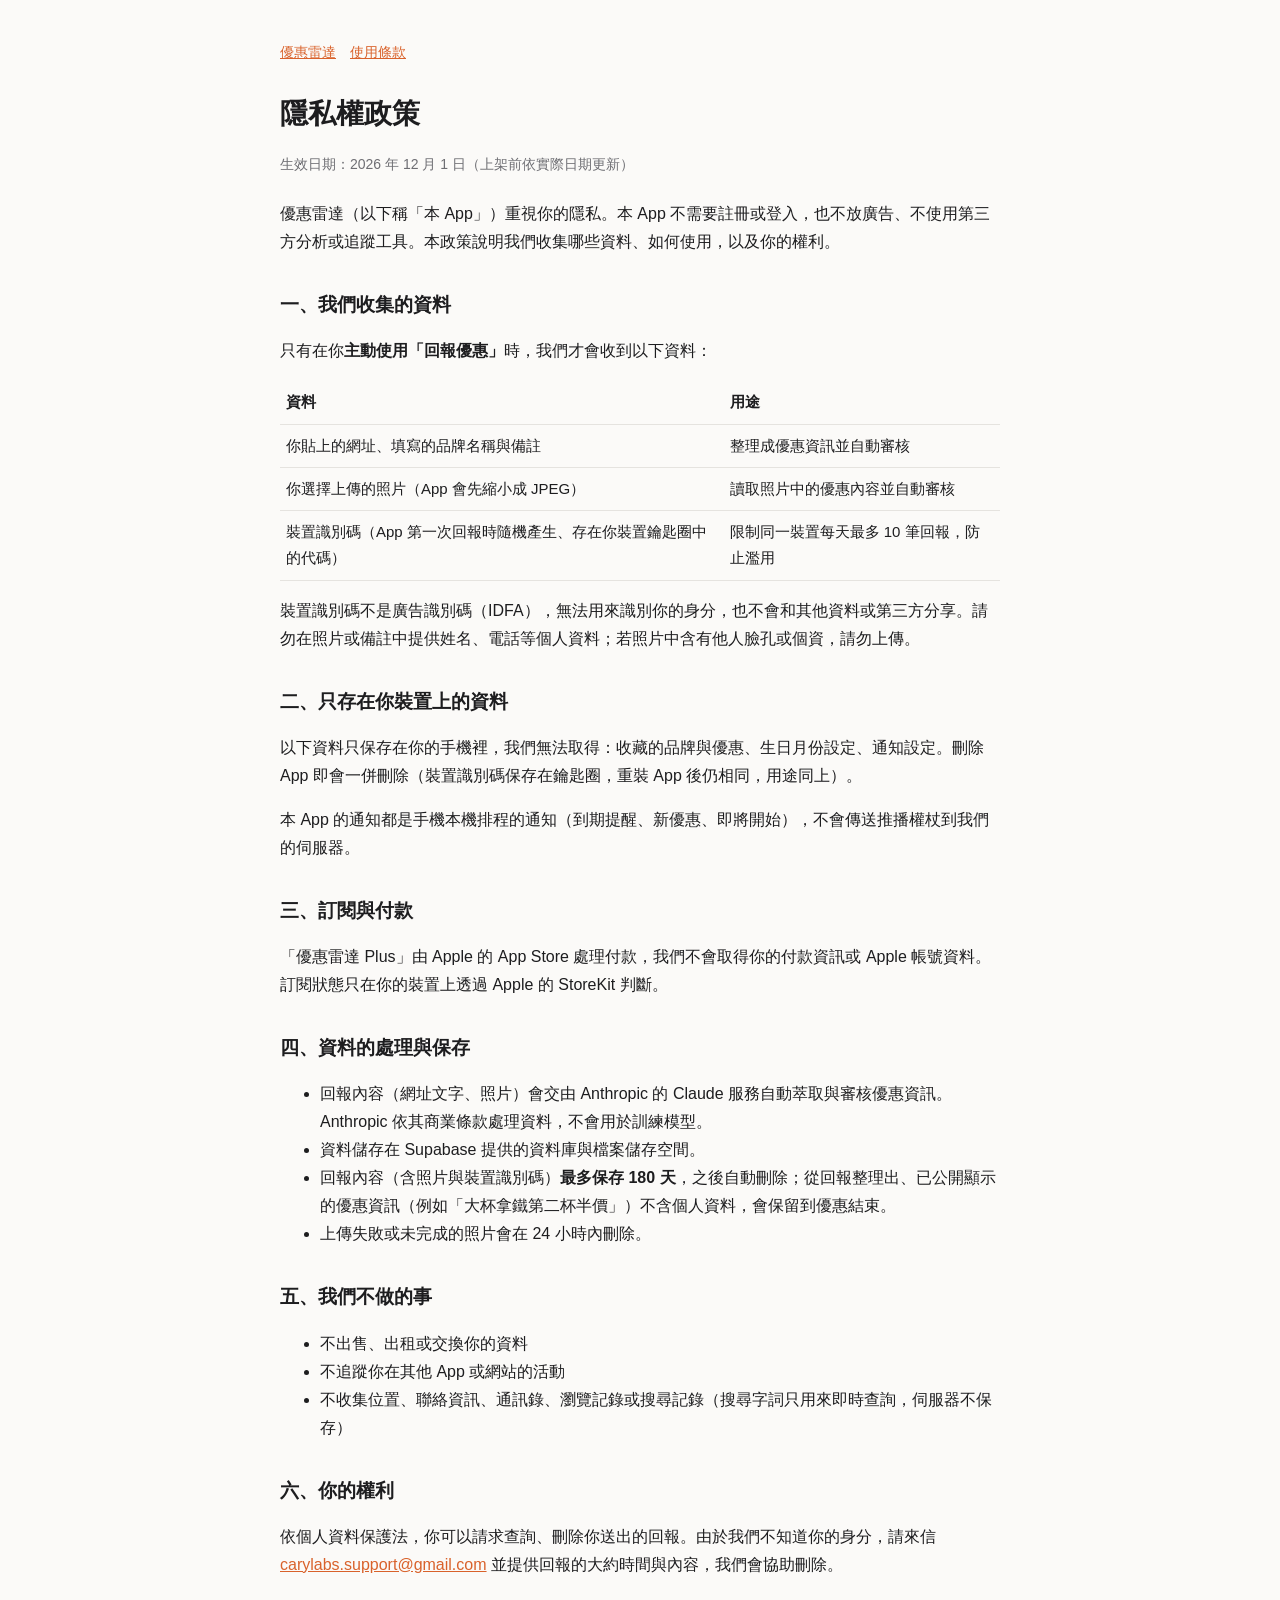
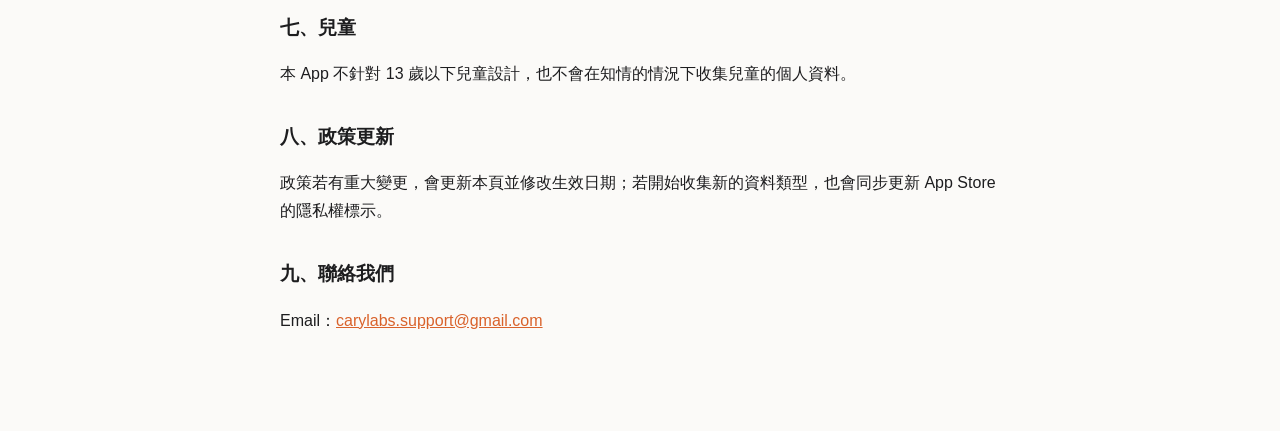
==== privacy.html @ e35058ba "更新隱私權政策與使用條款" ====
<!doctype html>
<html lang="zh-Hant-TW"><head><meta charset="utf-8"><meta name="viewport" content="width=device-width,initial-scale=1">
<title>隱私權政策｜優惠雷達</title><link rel="stylesheet" href="style.css"></head>
<body><main>
<nav><a href="index.html">優惠雷達</a><a href="terms.html">使用條款</a></nav>
<h1>隱私權政策</h1>
<p class="meta">生效日期：2026 年 12 月 1 日（上架前依實際日期更新）</p>

<p>優惠雷達（以下稱「本 App」）重視你的隱私。本 App 不需要註冊或登入，也不放廣告、不使用第三方分析或追蹤工具。本政策說明我們收集哪些資料、如何使用，以及你的權利。</p>

<h2>一、我們收集的資料</h2>
<p>只有在你<strong>主動使用「回報優惠」</strong>時，我們才會收到以下資料：</p>
<table>
<tr><th>資料</th><th>用途</th></tr>
<tr><td>你貼上的網址、填寫的品牌名稱與備註</td><td>整理成優惠資訊並自動審核</td></tr>
<tr><td>你選擇上傳的照片（App 會先縮小成 JPEG）</td><td>讀取照片中的優惠內容並自動審核</td></tr>
<tr><td>裝置識別碼（App 第一次回報時隨機產生、存在你裝置鑰匙圈中的代碼）</td><td>限制同一裝置每天最多 10 筆回報，防止濫用</td></tr>
</table>
<p>裝置識別碼不是廣告識別碼（IDFA），無法用來識別你的身分，也不會和其他資料或第三方分享。請勿在照片或備註中提供姓名、電話等個人資料；若照片中含有他人臉孔或個資，請勿上傳。</p>

<h2>二、只存在你裝置上的資料</h2>
<p>以下資料只保存在你的手機裡，我們無法取得：收藏的品牌與優惠、生日月份設定、通知設定。刪除 App 即會一併刪除（裝置識別碼保存在鑰匙圈，重裝 App 後仍相同，用途同上）。</p>
<p>本 App 的通知都是手機本機排程的通知（到期提醒、新優惠、即將開始），不會傳送推播權杖到我們的伺服器。</p>

<h2>三、訂閱與付款</h2>
<p>「優惠雷達 Plus」由 Apple 的 App Store 處理付款，我們不會取得你的付款資訊或 Apple 帳號資料。訂閱狀態只在你的裝置上透過 Apple 的 StoreKit 判斷。</p>

<h2>四、資料的處理與保存</h2>
<ul>
<li>回報內容（網址文字、照片）會交由 Anthropic 的 Claude 服務自動萃取與審核優惠資訊。Anthropic 依其商業條款處理資料，不會用於訓練模型。</li>
<li>資料儲存在 Supabase 提供的資料庫與檔案儲存空間。</li>
<li>回報內容（含照片與裝置識別碼）<strong>最多保存 180 天</strong>，之後自動刪除；從回報整理出、已公開顯示的優惠資訊（例如「大杯拿鐵第二杯半價」）不含個人資料，會保留到優惠結束。</li>
<li>上傳失敗或未完成的照片會在 24 小時內刪除。</li>
</ul>

<h2>五、我們不做的事</h2>
<ul>
<li>不出售、出租或交換你的資料</li>
<li>不追蹤你在其他 App 或網站的活動</li>
<li>不收集位置、聯絡資訊、通訊錄、瀏覽記錄或搜尋記錄（搜尋字詞只用來即時查詢，伺服器不保存）</li>
</ul>

<h2>六、你的權利</h2>
<p>依個人資料保護法，你可以請求查詢、刪除你送出的回報。由於我們不知道你的身分，請來信 <a href="mailto:carylabs.support@gmail.com">carylabs.support@gmail.com</a> 並提供回報的大約時間與內容，我們會協助刪除。</p>

<h2>七、兒童</h2>
<p>本 App 不針對 13 歲以下兒童設計，也不會在知情的情況下收集兒童的個人資料。</p>

<h2>八、政策更新</h2>
<p>政策若有重大變更，會更新本頁並修改生效日期；若開始收集新的資料類型，也會同步更新 App Store 的隱私權標示。</p>

<h2>九、聯絡我們</h2>
<p>Email：<a href="mailto:carylabs.support@gmail.com">carylabs.support@gmail.com</a></p>
</main></body></html>
---- style.css ----
:root { --bg:#fbfaf8; --text:#1d1d1f; --muted:#6e6e73; --line:#e5e3df; --accent:#d9622b; }
@media (prefers-color-scheme: dark) { :root { --bg:#161617; --text:#f2f2f2; --muted:#a1a1a6; --line:#333336; --accent:#ff8a4c; } }
* { box-sizing: border-box; }
body { margin:0; background:var(--bg); color:var(--text); font:16px/1.75 -apple-system,BlinkMacSystemFont,"PingFang TC","Noto Sans TC",sans-serif; }
main { max-width:760px; margin:0 auto; padding:40px 20px 80px; }
h1 { font-size:28px; margin:0 0 4px; } h2 { font-size:19px; margin:32px 0 8px; }
.meta { color:var(--muted); font-size:14px; margin-bottom:24px; }
a { color:var(--accent); } table { border-collapse:collapse; width:100%; font-size:15px; }
th, td { border-bottom:1px solid var(--line); padding:8px 6px; text-align:left; vertical-align:top; }
nav { font-size:14px; margin-bottom:24px; } nav a { margin-right:14px; }
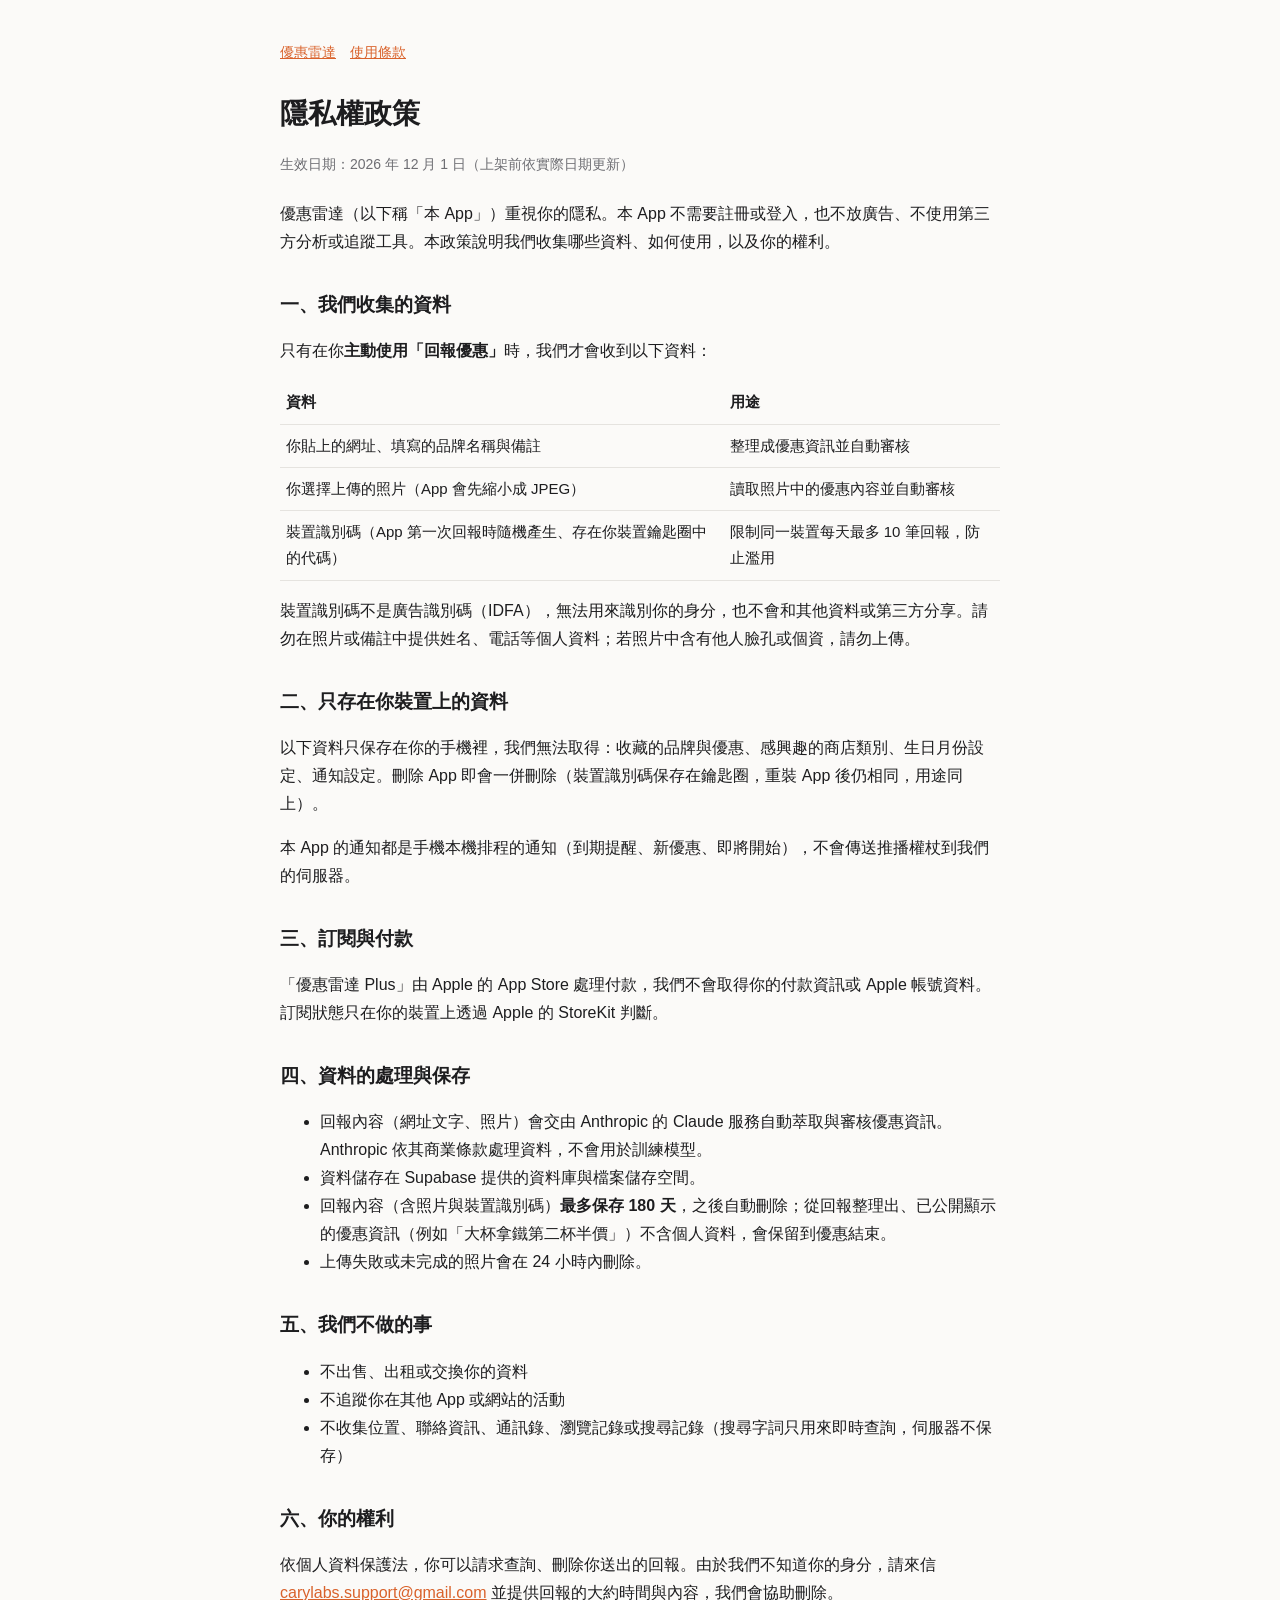
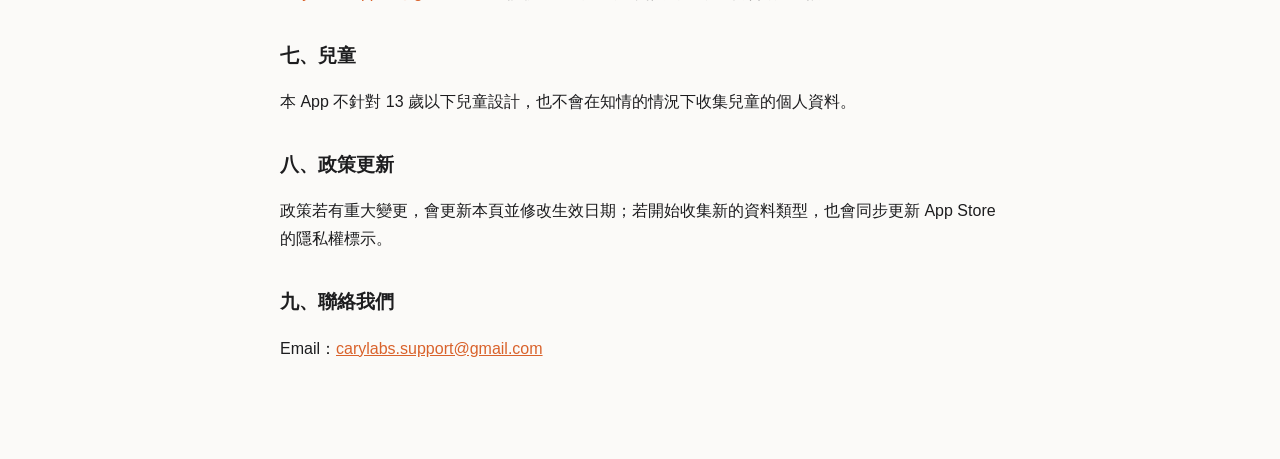
==== commit 3cde6bd8: "更新隱私權政策與使用條款" ====
--- a/privacy.html
+++ b/privacy.html
@@ -19,7 +19,7 @@
 <p>裝置識別碼不是廣告識別碼（IDFA），無法用來識別你的身分，也不會和其他資料或第三方分享。請勿在照片或備註中提供姓名、電話等個人資料；若照片中含有他人臉孔或個資，請勿上傳。</p>
 
 <h2>二、只存在你裝置上的資料</h2>
-<p>以下資料只保存在你的手機裡，我們無法取得：收藏的品牌與優惠、生日月份設定、通知設定。刪除 App 即會一併刪除（裝置識別碼保存在鑰匙圈，重裝 App 後仍相同，用途同上）。</p>
+<p>以下資料只保存在你的手機裡，我們無法取得：收藏的品牌與優惠、感興趣的商店類別、生日月份設定、通知設定。刪除 App 即會一併刪除（裝置識別碼保存在鑰匙圈，重裝 App 後仍相同，用途同上）。</p>
 <p>本 App 的通知都是手機本機排程的通知（到期提醒、新優惠、即將開始），不會傳送推播權杖到我們的伺服器。</p>
 
 <h2>三、訂閱與付款</h2>
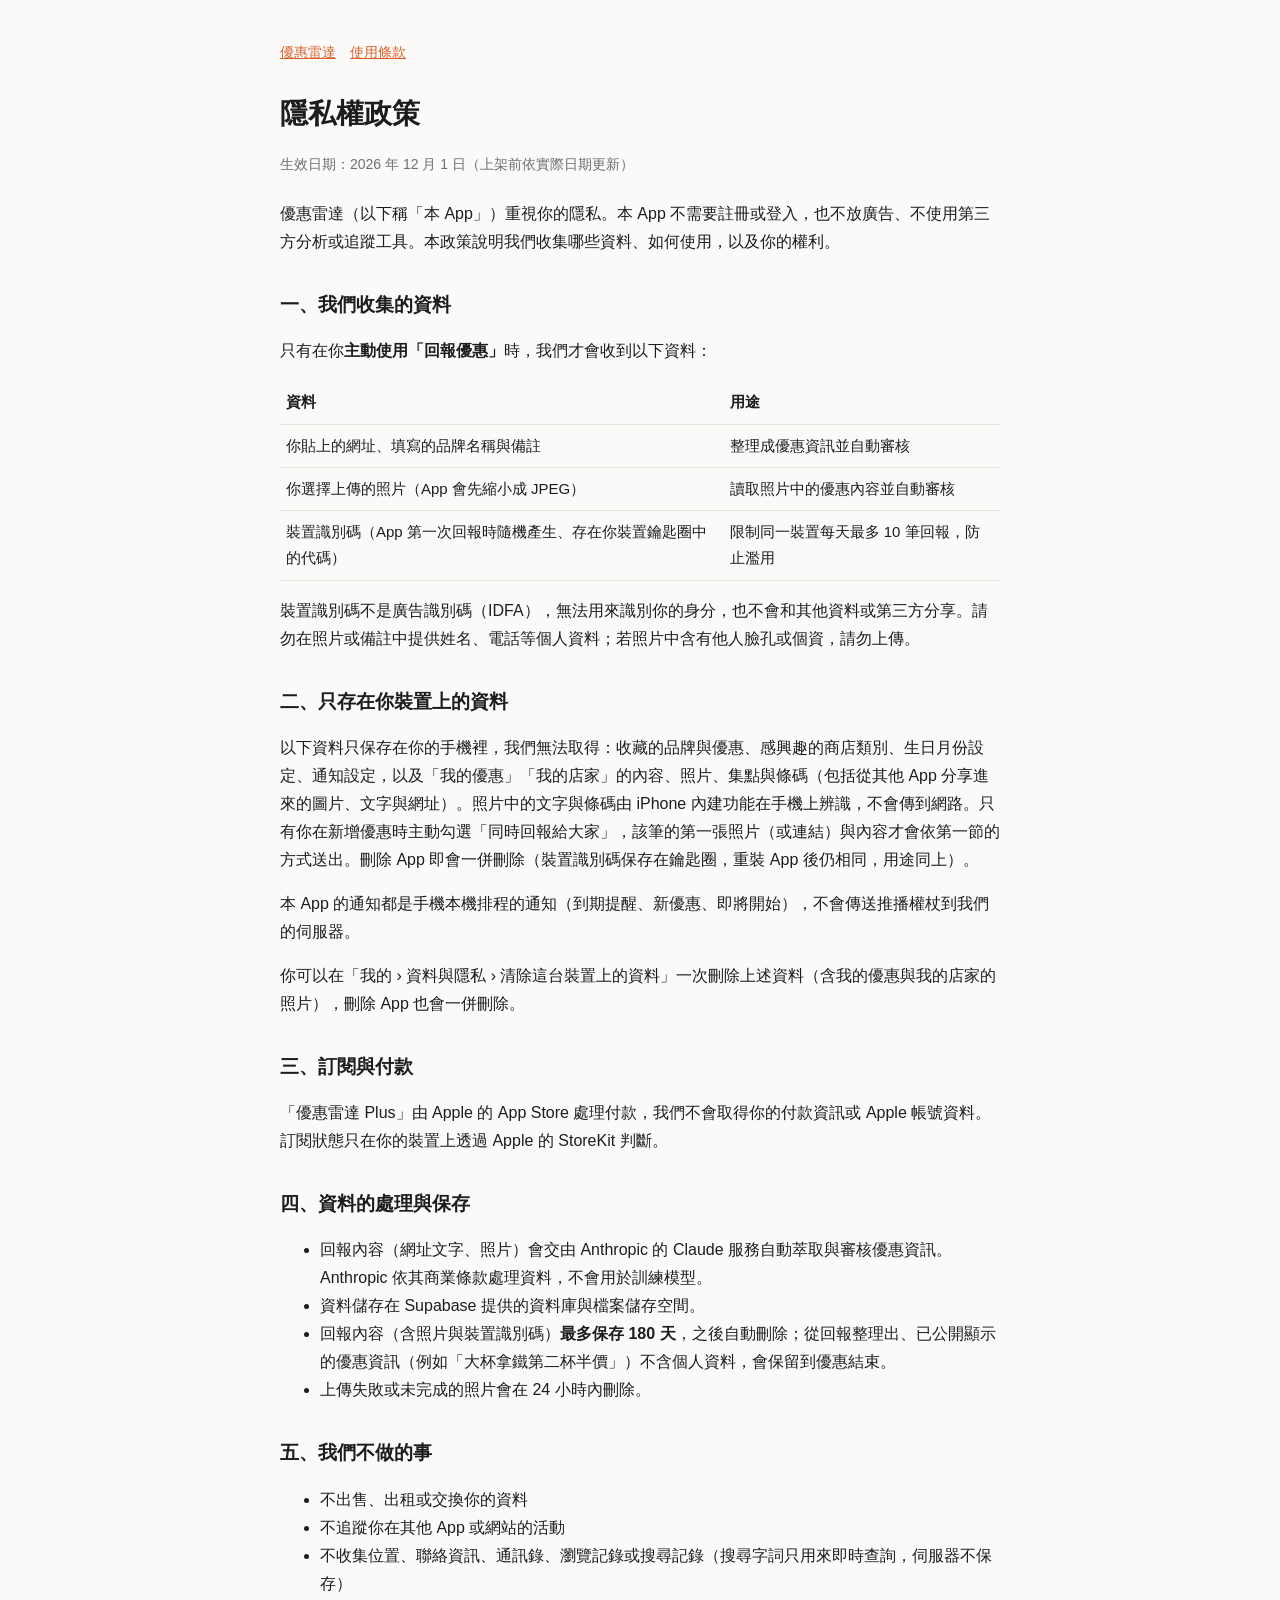
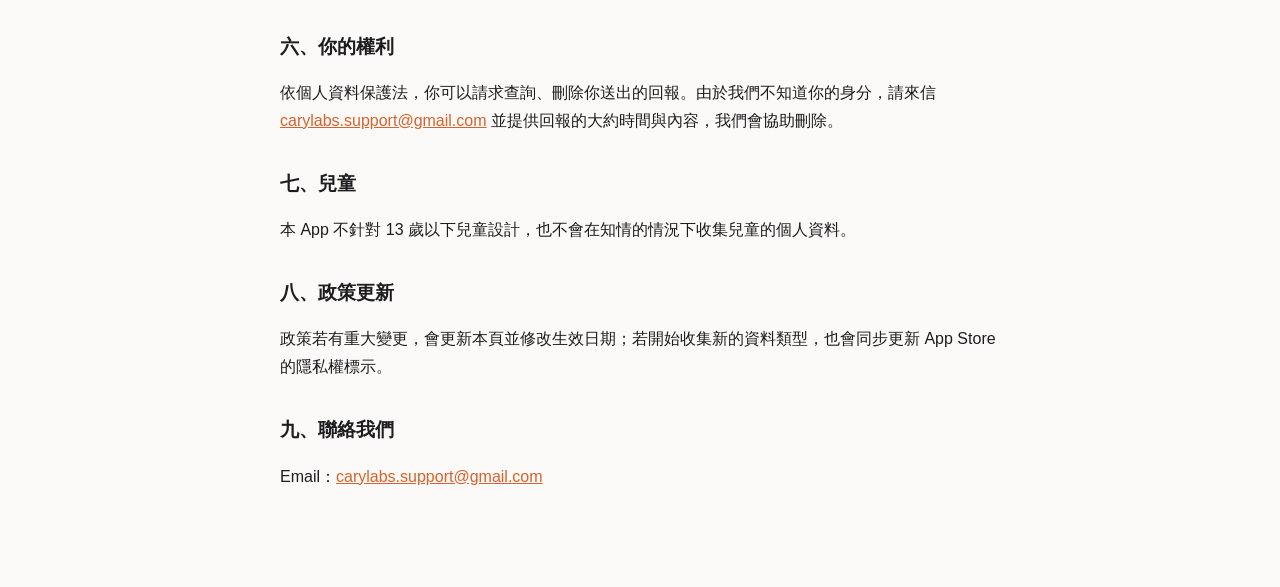
==== commit 1a17af65: "更新隱私權政策與使用條款" ====
--- a/privacy.html
+++ b/privacy.html
@@ -19,8 +19,9 @@
 <p>裝置識別碼不是廣告識別碼（IDFA），無法用來識別你的身分，也不會和其他資料或第三方分享。請勿在照片或備註中提供姓名、電話等個人資料；若照片中含有他人臉孔或個資，請勿上傳。</p>
 
 <h2>二、只存在你裝置上的資料</h2>
-<p>以下資料只保存在你的手機裡，我們無法取得：收藏的品牌與優惠、感興趣的商店類別、生日月份設定、通知設定。刪除 App 即會一併刪除（裝置識別碼保存在鑰匙圈，重裝 App 後仍相同，用途同上）。</p>
+<p>以下資料只保存在你的手機裡，我們無法取得：收藏的品牌與優惠、感興趣的商店類別、生日月份設定、通知設定，以及「我的優惠」「我的店家」的內容、照片、集點與條碼（包括從其他 App 分享進來的圖片、文字與網址）。照片中的文字與條碼由 iPhone 內建功能在手機上辨識，不會傳到網路。只有你在新增優惠時主動勾選「同時回報給大家」，該筆的第一張照片（或連結）與內容才會依第一節的方式送出。刪除 App 即會一併刪除（裝置識別碼保存在鑰匙圈，重裝 App 後仍相同，用途同上）。</p>
 <p>本 App 的通知都是手機本機排程的通知（到期提醒、新優惠、即將開始），不會傳送推播權杖到我們的伺服器。</p>
+<p>你可以在「我的 › 資料與隱私 › 清除這台裝置上的資料」一次刪除上述資料（含我的優惠與我的店家的照片），刪除 App 也會一併刪除。</p>
 
 <h2>三、訂閱與付款</h2>
 <p>「優惠雷達 Plus」由 Apple 的 App Store 處理付款，我們不會取得你的付款資訊或 Apple 帳號資料。訂閱狀態只在你的裝置上透過 Apple 的 StoreKit 判斷。</p>
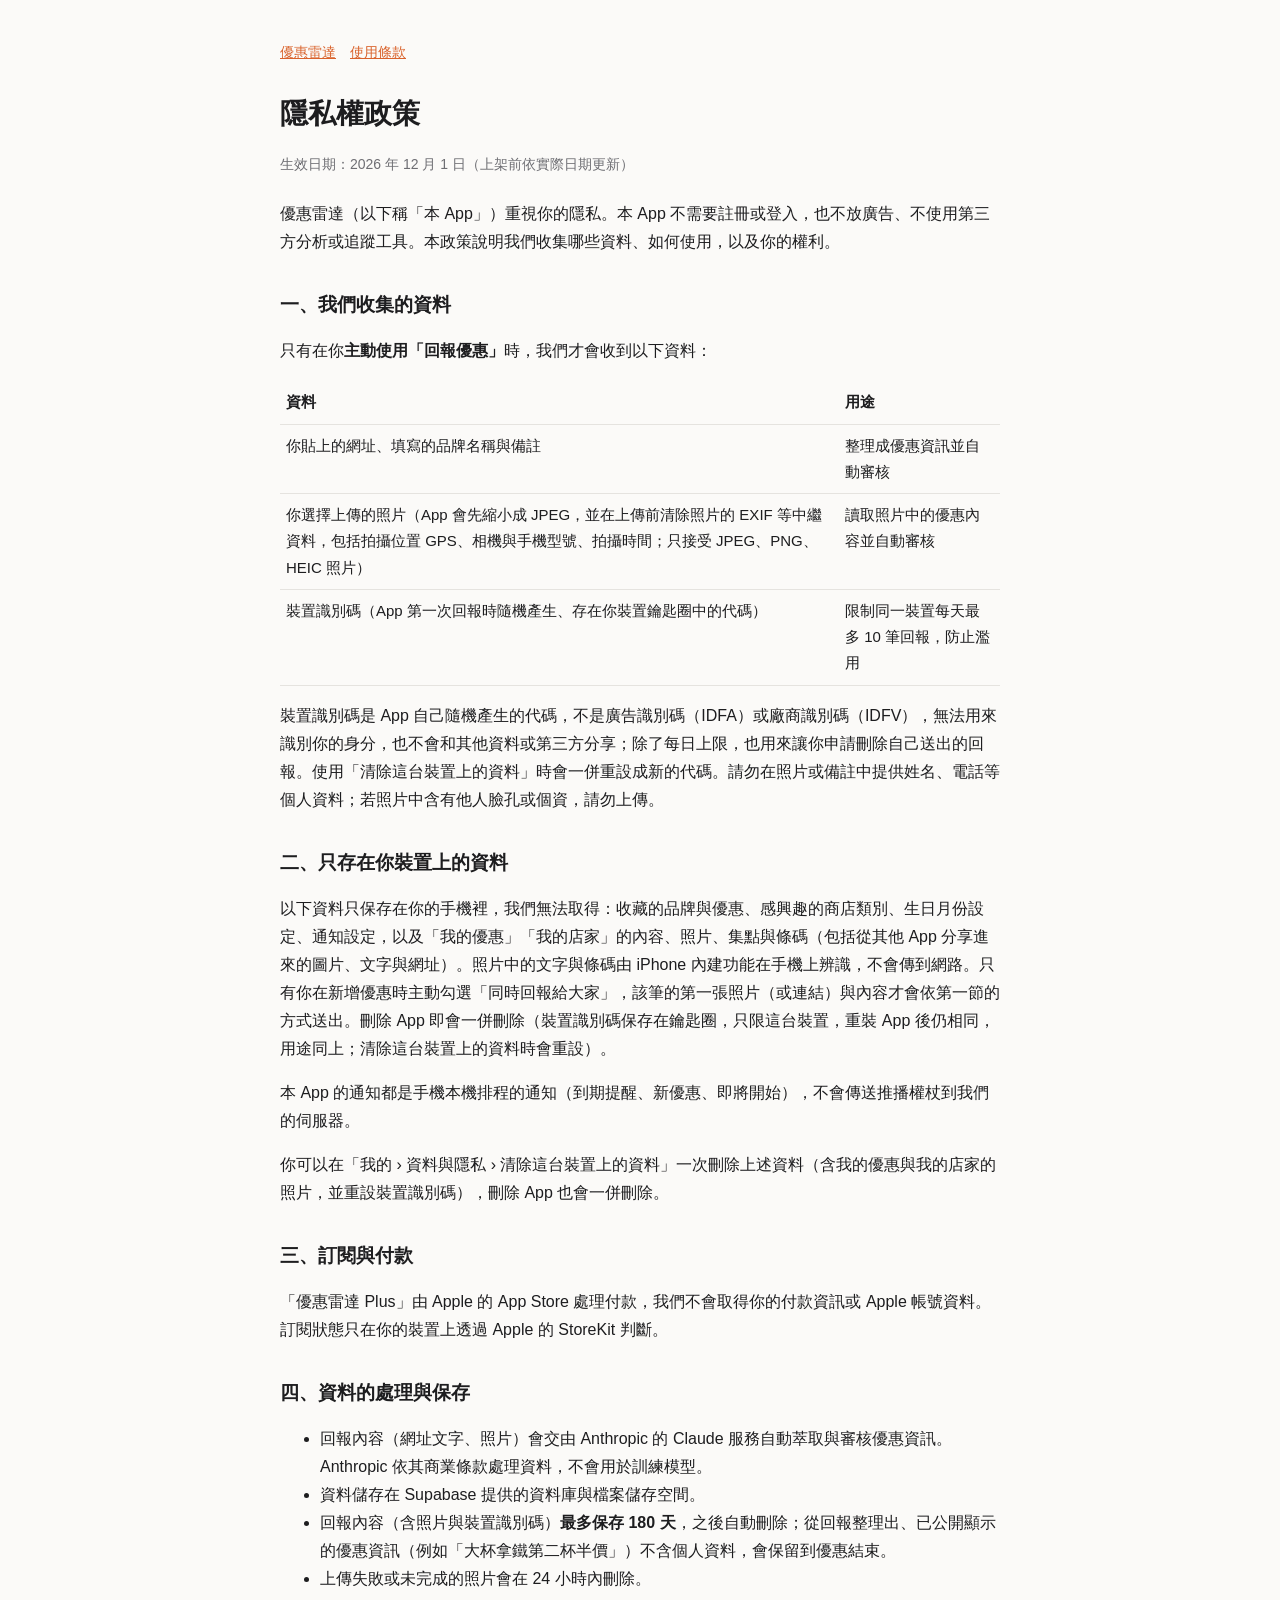
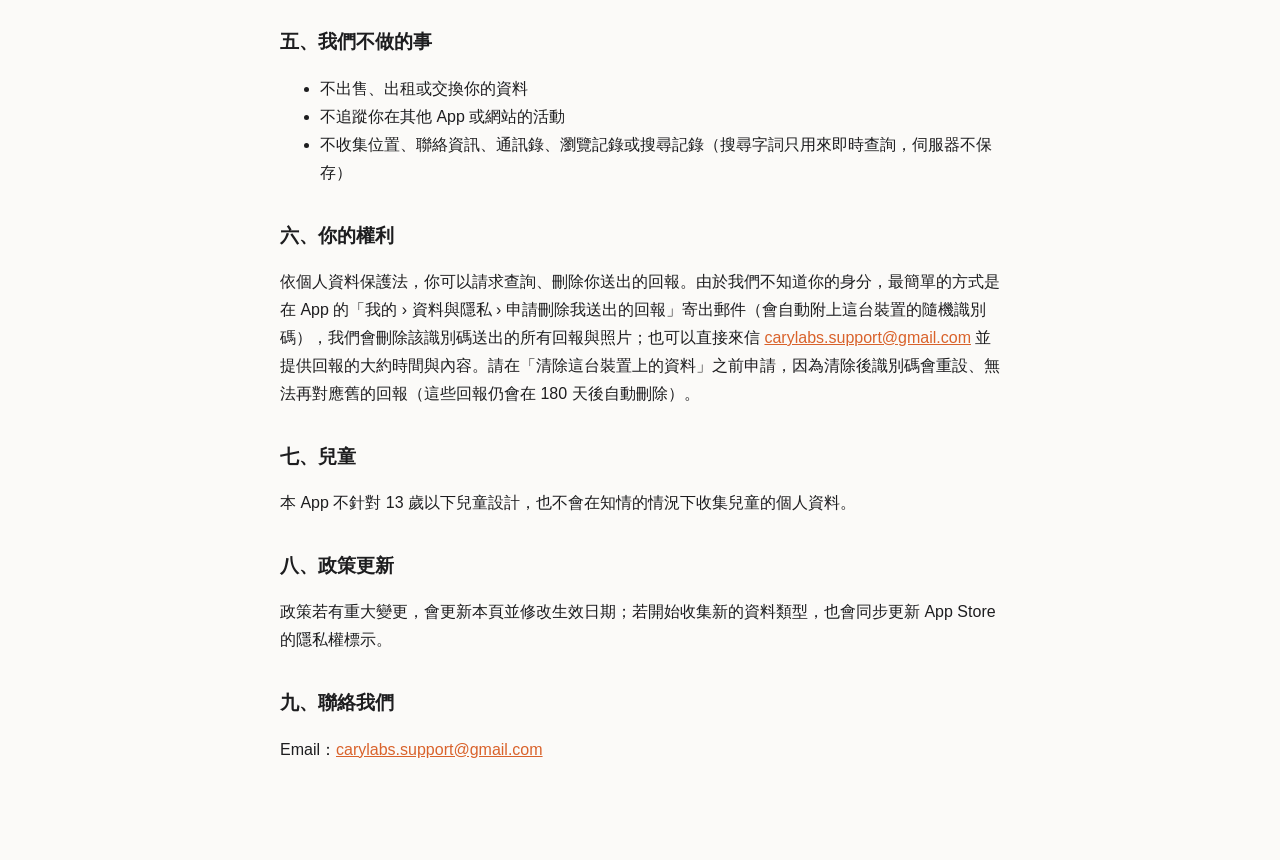
==== commit fdeae507: "更新隱私權政策與使用條款" ====
--- a/privacy.html
+++ b/privacy.html
@@ -13,15 +13,15 @@
 <table>
 <tr><th>資料</th><th>用途</th></tr>
 <tr><td>你貼上的網址、填寫的品牌名稱與備註</td><td>整理成優惠資訊並自動審核</td></tr>
-<tr><td>你選擇上傳的照片（App 會先縮小成 JPEG）</td><td>讀取照片中的優惠內容並自動審核</td></tr>
+<tr><td>你選擇上傳的照片（App 會先縮小成 JPEG，並在上傳前清除照片的 EXIF 等中繼資料，包括拍攝位置 GPS、相機與手機型號、拍攝時間；只接受 JPEG、PNG、HEIC 照片）</td><td>讀取照片中的優惠內容並自動審核</td></tr>
 <tr><td>裝置識別碼（App 第一次回報時隨機產生、存在你裝置鑰匙圈中的代碼）</td><td>限制同一裝置每天最多 10 筆回報，防止濫用</td></tr>
 </table>
-<p>裝置識別碼不是廣告識別碼（IDFA），無法用來識別你的身分，也不會和其他資料或第三方分享。請勿在照片或備註中提供姓名、電話等個人資料；若照片中含有他人臉孔或個資，請勿上傳。</p>
+<p>裝置識別碼是 App 自己隨機產生的代碼，不是廣告識別碼（IDFA）或廠商識別碼（IDFV），無法用來識別你的身分，也不會和其他資料或第三方分享；除了每日上限，也用來讓你申請刪除自己送出的回報。使用「清除這台裝置上的資料」時會一併重設成新的代碼。請勿在照片或備註中提供姓名、電話等個人資料；若照片中含有他人臉孔或個資，請勿上傳。</p>
 
 <h2>二、只存在你裝置上的資料</h2>
-<p>以下資料只保存在你的手機裡，我們無法取得：收藏的品牌與優惠、感興趣的商店類別、生日月份設定、通知設定，以及「我的優惠」「我的店家」的內容、照片、集點與條碼（包括從其他 App 分享進來的圖片、文字與網址）。照片中的文字與條碼由 iPhone 內建功能在手機上辨識，不會傳到網路。只有你在新增優惠時主動勾選「同時回報給大家」，該筆的第一張照片（或連結）與內容才會依第一節的方式送出。刪除 App 即會一併刪除（裝置識別碼保存在鑰匙圈，重裝 App 後仍相同，用途同上）。</p>
+<p>以下資料只保存在你的手機裡，我們無法取得：收藏的品牌與優惠、感興趣的商店類別、生日月份設定、通知設定，以及「我的優惠」「我的店家」的內容、照片、集點與條碼（包括從其他 App 分享進來的圖片、文字與網址）。照片中的文字與條碼由 iPhone 內建功能在手機上辨識，不會傳到網路。只有你在新增優惠時主動勾選「同時回報給大家」，該筆的第一張照片（或連結）與內容才會依第一節的方式送出。刪除 App 即會一併刪除（裝置識別碼保存在鑰匙圈，只限這台裝置，重裝 App 後仍相同，用途同上；清除這台裝置上的資料時會重設）。</p>
 <p>本 App 的通知都是手機本機排程的通知（到期提醒、新優惠、即將開始），不會傳送推播權杖到我們的伺服器。</p>
-<p>你可以在「我的 › 資料與隱私 › 清除這台裝置上的資料」一次刪除上述資料（含我的優惠與我的店家的照片），刪除 App 也會一併刪除。</p>
+<p>你可以在「我的 › 資料與隱私 › 清除這台裝置上的資料」一次刪除上述資料（含我的優惠與我的店家的照片，並重設裝置識別碼），刪除 App 也會一併刪除。</p>
 
 <h2>三、訂閱與付款</h2>
 <p>「優惠雷達 Plus」由 Apple 的 App Store 處理付款，我們不會取得你的付款資訊或 Apple 帳號資料。訂閱狀態只在你的裝置上透過 Apple 的 StoreKit 判斷。</p>
@@ -42,7 +42,7 @@
 </ul>
 
 <h2>六、你的權利</h2>
-<p>依個人資料保護法，你可以請求查詢、刪除你送出的回報。由於我們不知道你的身分，請來信 <a href="mailto:carylabs.support@gmail.com">carylabs.support@gmail.com</a> 並提供回報的大約時間與內容，我們會協助刪除。</p>
+<p>依個人資料保護法，你可以請求查詢、刪除你送出的回報。由於我們不知道你的身分，最簡單的方式是在 App 的「我的 › 資料與隱私 › 申請刪除我送出的回報」寄出郵件（會自動附上這台裝置的隨機識別碼），我們會刪除該識別碼送出的所有回報與照片；也可以直接來信 <a href="mailto:carylabs.support@gmail.com">carylabs.support@gmail.com</a> 並提供回報的大約時間與內容。請在「清除這台裝置上的資料」之前申請，因為清除後識別碼會重設、無法再對應舊的回報（這些回報仍會在 180 天後自動刪除）。</p>
 
 <h2>七、兒童</h2>
 <p>本 App 不針對 13 歲以下兒童設計，也不會在知情的情況下收集兒童的個人資料。</p>
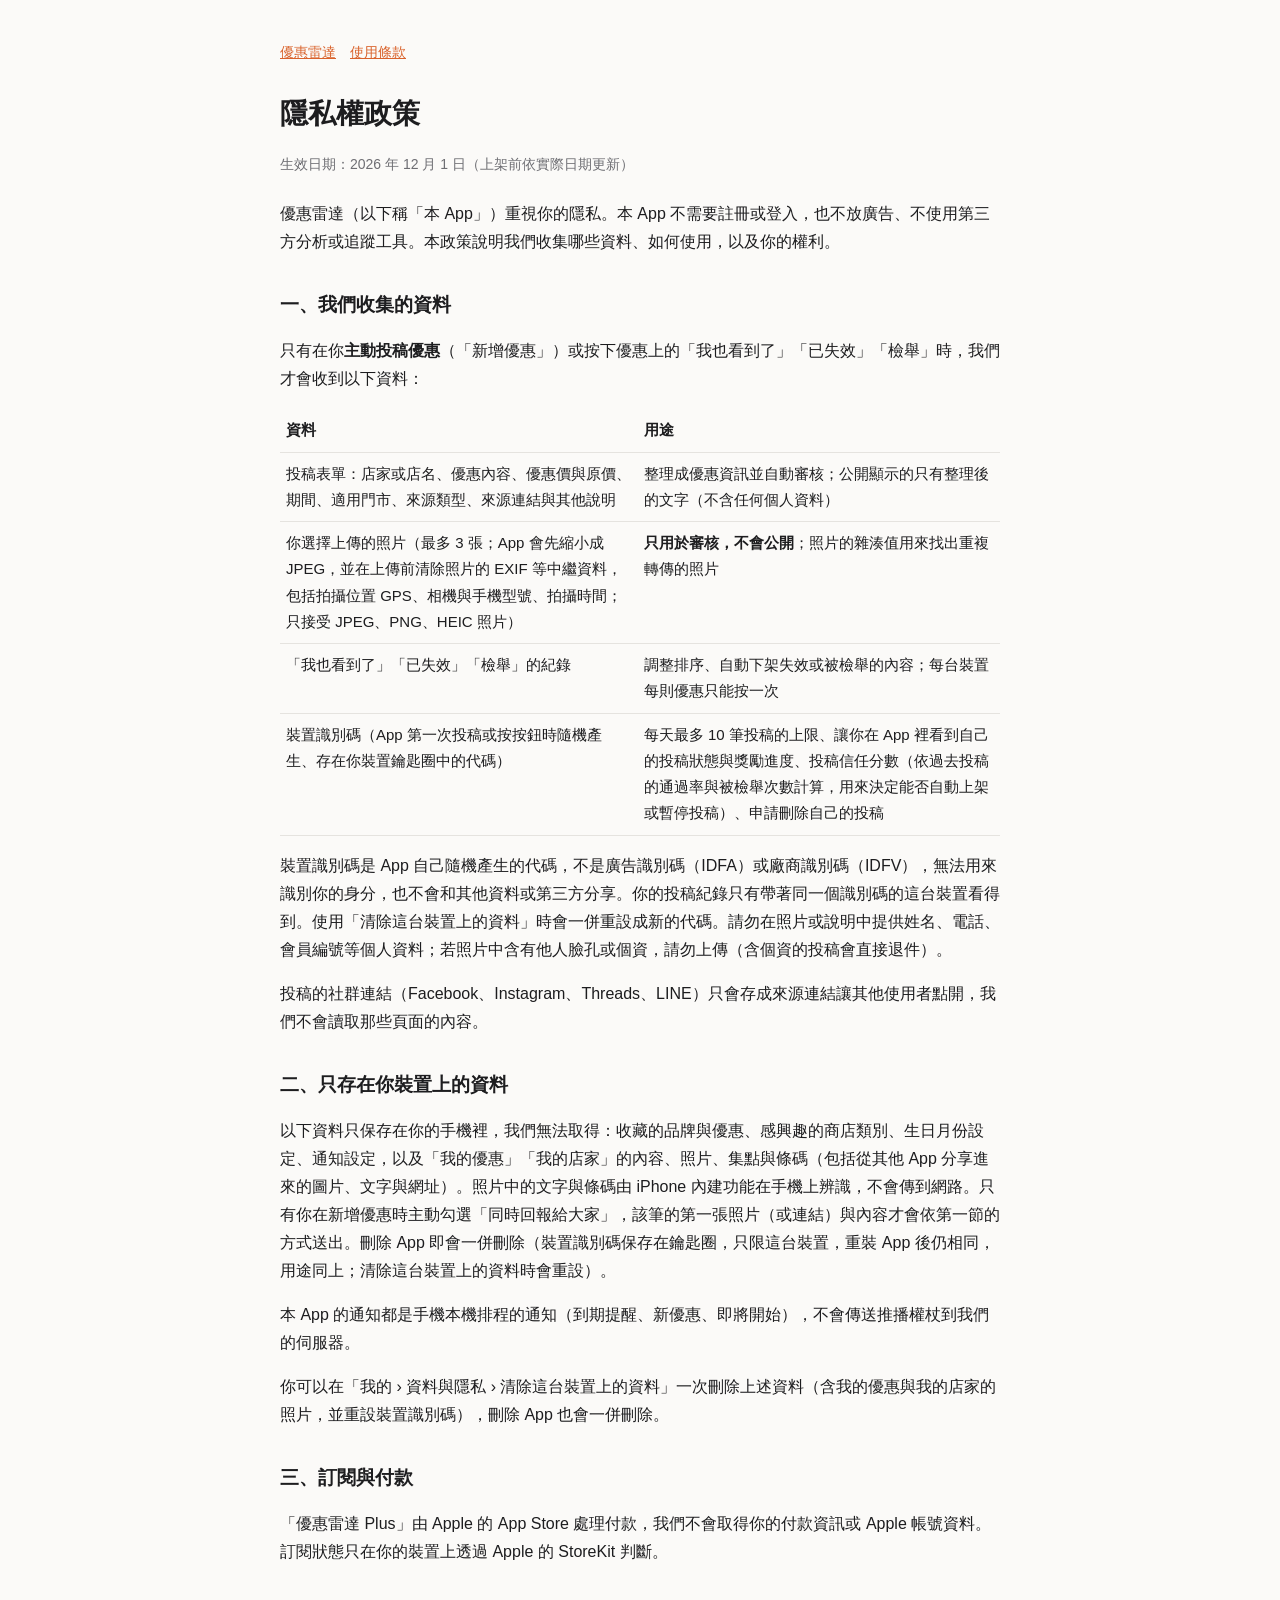
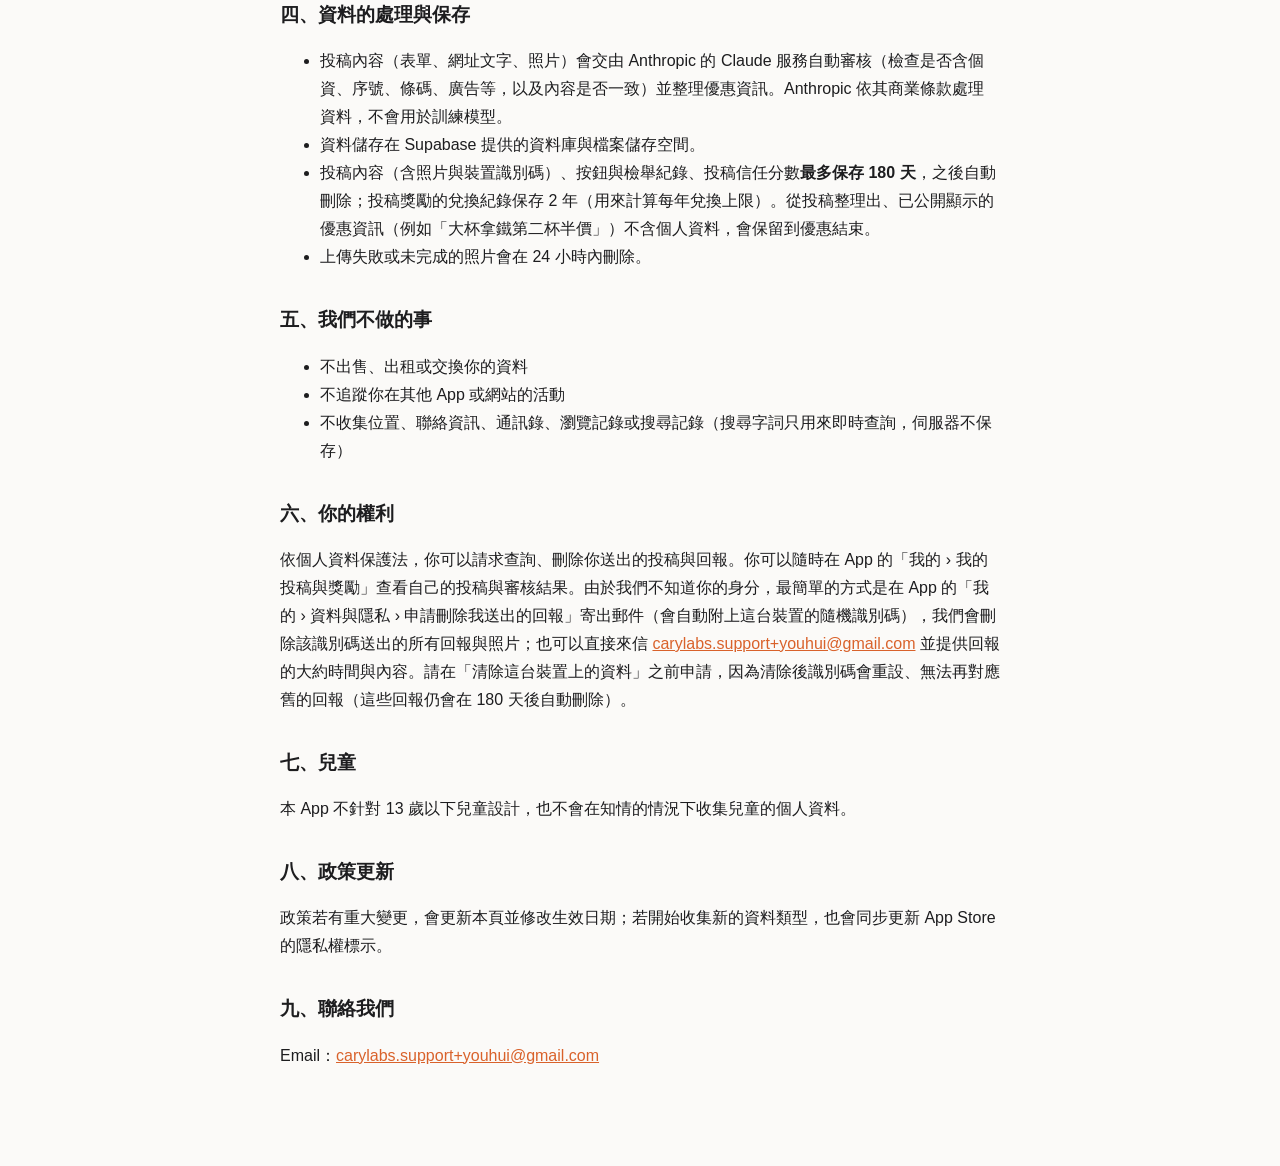
==== commit 93da6171: "更新隱私權政策與使用條款" ====
--- a/privacy.html
+++ b/privacy.html
@@ -9,14 +9,16 @@
 <p>優惠雷達（以下稱「本 App」）重視你的隱私。本 App 不需要註冊或登入，也不放廣告、不使用第三方分析或追蹤工具。本政策說明我們收集哪些資料、如何使用，以及你的權利。</p>
 
 <h2>一、我們收集的資料</h2>
-<p>只有在你<strong>主動使用「回報優惠」</strong>時，我們才會收到以下資料：</p>
+<p>只有在你<strong>主動投稿優惠</strong>（「新增優惠」）或按下優惠上的「我也看到了」「已失效」「檢舉」時，我們才會收到以下資料：</p>
 <table>
 <tr><th>資料</th><th>用途</th></tr>
-<tr><td>你貼上的網址、填寫的品牌名稱與備註</td><td>整理成優惠資訊並自動審核</td></tr>
-<tr><td>你選擇上傳的照片（App 會先縮小成 JPEG，並在上傳前清除照片的 EXIF 等中繼資料，包括拍攝位置 GPS、相機與手機型號、拍攝時間；只接受 JPEG、PNG、HEIC 照片）</td><td>讀取照片中的優惠內容並自動審核</td></tr>
-<tr><td>裝置識別碼（App 第一次回報時隨機產生、存在你裝置鑰匙圈中的代碼）</td><td>限制同一裝置每天最多 10 筆回報，防止濫用</td></tr>
+<tr><td>投稿表單：店家或店名、優惠內容、優惠價與原價、期間、適用門市、來源類型、來源連結與其他說明</td><td>整理成優惠資訊並自動審核；公開顯示的只有整理後的文字（不含任何個人資料）</td></tr>
+<tr><td>你選擇上傳的照片（最多 3 張；App 會先縮小成 JPEG，並在上傳前清除照片的 EXIF 等中繼資料，包括拍攝位置 GPS、相機與手機型號、拍攝時間；只接受 JPEG、PNG、HEIC 照片）</td><td><strong>只用於審核，不會公開</strong>；照片的雜湊值用來找出重複轉傳的照片</td></tr>
+<tr><td>「我也看到了」「已失效」「檢舉」的紀錄</td><td>調整排序、自動下架失效或被檢舉的內容；每台裝置每則優惠只能按一次</td></tr>
+<tr><td>裝置識別碼（App 第一次投稿或按按鈕時隨機產生、存在你裝置鑰匙圈中的代碼）</td><td>每天最多 10 筆投稿的上限、讓你在 App 裡看到自己的投稿狀態與獎勵進度、投稿信任分數（依過去投稿的通過率與被檢舉次數計算，用來決定能否自動上架或暫停投稿）、申請刪除自己的投稿</td></tr>
 </table>
-<p>裝置識別碼是 App 自己隨機產生的代碼，不是廣告識別碼（IDFA）或廠商識別碼（IDFV），無法用來識別你的身分，也不會和其他資料或第三方分享；除了每日上限，也用來讓你申請刪除自己送出的回報。使用「清除這台裝置上的資料」時會一併重設成新的代碼。請勿在照片或備註中提供姓名、電話等個人資料；若照片中含有他人臉孔或個資，請勿上傳。</p>
+<p>裝置識別碼是 App 自己隨機產生的代碼，不是廣告識別碼（IDFA）或廠商識別碼（IDFV），無法用來識別你的身分，也不會和其他資料或第三方分享。你的投稿紀錄只有帶著同一個識別碼的這台裝置看得到。使用「清除這台裝置上的資料」時會一併重設成新的代碼。請勿在照片或說明中提供姓名、電話、會員編號等個人資料；若照片中含有他人臉孔或個資，請勿上傳（含個資的投稿會直接退件）。</p>
+<p>投稿的社群連結（Facebook、Instagram、Threads、LINE）只會存成來源連結讓其他使用者點開，我們不會讀取那些頁面的內容。</p>
 
 <h2>二、只存在你裝置上的資料</h2>
 <p>以下資料只保存在你的手機裡，我們無法取得：收藏的品牌與優惠、感興趣的商店類別、生日月份設定、通知設定，以及「我的優惠」「我的店家」的內容、照片、集點與條碼（包括從其他 App 分享進來的圖片、文字與網址）。照片中的文字與條碼由 iPhone 內建功能在手機上辨識，不會傳到網路。只有你在新增優惠時主動勾選「同時回報給大家」，該筆的第一張照片（或連結）與內容才會依第一節的方式送出。刪除 App 即會一併刪除（裝置識別碼保存在鑰匙圈，只限這台裝置，重裝 App 後仍相同，用途同上；清除這台裝置上的資料時會重設）。</p>
@@ -28,9 +30,9 @@
 
 <h2>四、資料的處理與保存</h2>
 <ul>
-<li>回報內容（網址文字、照片）會交由 Anthropic 的 Claude 服務自動萃取與審核優惠資訊。Anthropic 依其商業條款處理資料，不會用於訓練模型。</li>
+<li>投稿內容（表單、網址文字、照片）會交由 Anthropic 的 Claude 服務自動審核（檢查是否含個資、序號、條碼、廣告等，以及內容是否一致）並整理優惠資訊。Anthropic 依其商業條款處理資料，不會用於訓練模型。</li>
 <li>資料儲存在 Supabase 提供的資料庫與檔案儲存空間。</li>
-<li>回報內容（含照片與裝置識別碼）<strong>最多保存 180 天</strong>，之後自動刪除；從回報整理出、已公開顯示的優惠資訊（例如「大杯拿鐵第二杯半價」）不含個人資料，會保留到優惠結束。</li>
+<li>投稿內容（含照片與裝置識別碼）、按鈕與檢舉紀錄、投稿信任分數<strong>最多保存 180 天</strong>，之後自動刪除；投稿獎勵的兌換紀錄保存 2 年（用來計算每年兌換上限）。從投稿整理出、已公開顯示的優惠資訊（例如「大杯拿鐵第二杯半價」）不含個人資料，會保留到優惠結束。</li>
 <li>上傳失敗或未完成的照片會在 24 小時內刪除。</li>
 </ul>
 
@@ -42,7 +44,7 @@
 </ul>
 
 <h2>六、你的權利</h2>
-<p>依個人資料保護法，你可以請求查詢、刪除你送出的回報。由於我們不知道你的身分，最簡單的方式是在 App 的「我的 › 資料與隱私 › 申請刪除我送出的回報」寄出郵件（會自動附上這台裝置的隨機識別碼），我們會刪除該識別碼送出的所有回報與照片；也可以直接來信 <a href="mailto:carylabs.support@gmail.com">carylabs.support@gmail.com</a> 並提供回報的大約時間與內容。請在「清除這台裝置上的資料」之前申請，因為清除後識別碼會重設、無法再對應舊的回報（這些回報仍會在 180 天後自動刪除）。</p>
+<p>依個人資料保護法，你可以請求查詢、刪除你送出的投稿與回報。你可以隨時在 App 的「我的 › 我的投稿與獎勵」查看自己的投稿與審核結果。由於我們不知道你的身分，最簡單的方式是在 App 的「我的 › 資料與隱私 › 申請刪除我送出的回報」寄出郵件（會自動附上這台裝置的隨機識別碼），我們會刪除該識別碼送出的所有回報與照片；也可以直接來信 <a href="mailto:carylabs.support+youhui@gmail.com">carylabs.support+youhui@gmail.com</a> 並提供回報的大約時間與內容。請在「清除這台裝置上的資料」之前申請，因為清除後識別碼會重設、無法再對應舊的回報（這些回報仍會在 180 天後自動刪除）。</p>
 
 <h2>七、兒童</h2>
 <p>本 App 不針對 13 歲以下兒童設計，也不會在知情的情況下收集兒童的個人資料。</p>
@@ -51,5 +53,5 @@
 <p>政策若有重大變更，會更新本頁並修改生效日期；若開始收集新的資料類型，也會同步更新 App Store 的隱私權標示。</p>
 
 <h2>九、聯絡我們</h2>
-<p>Email：<a href="mailto:carylabs.support@gmail.com">carylabs.support@gmail.com</a></p>
+<p>Email：<a href="mailto:carylabs.support+youhui@gmail.com">carylabs.support+youhui@gmail.com</a></p>
 </main></body></html>
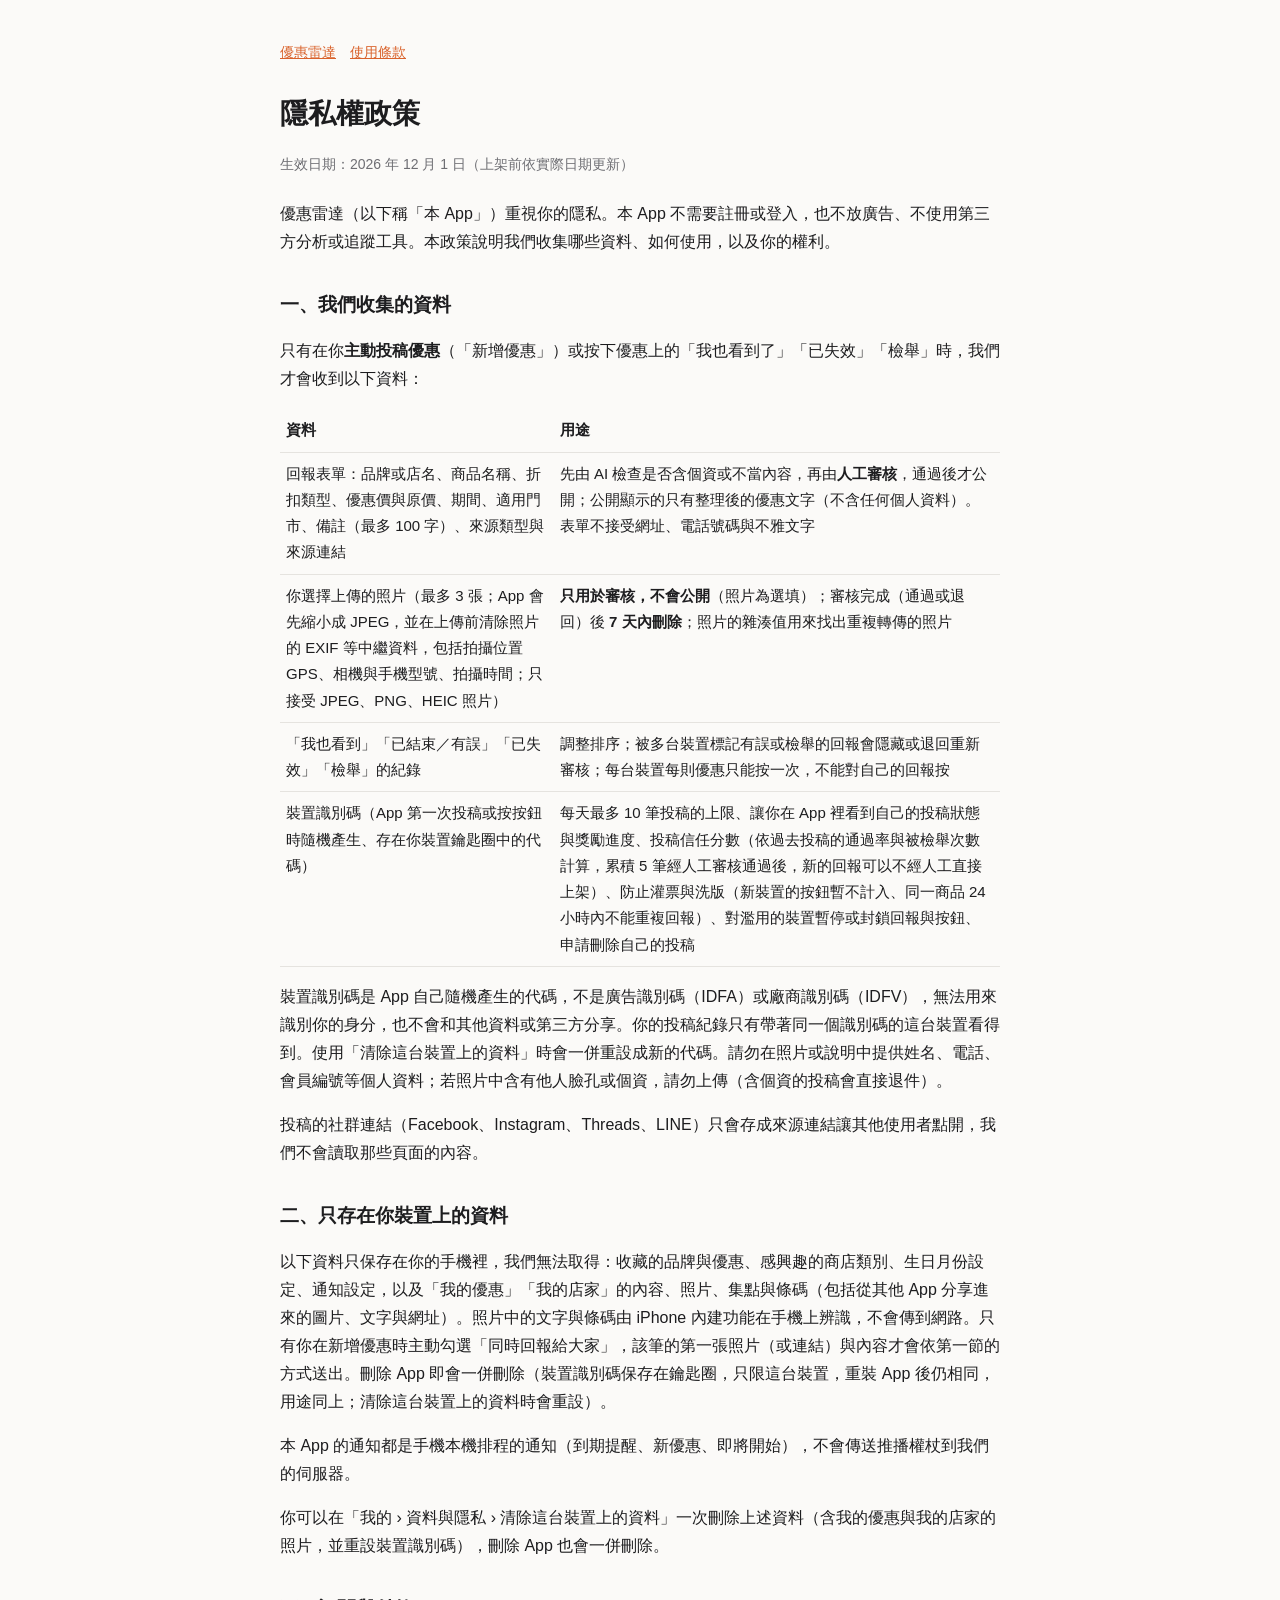
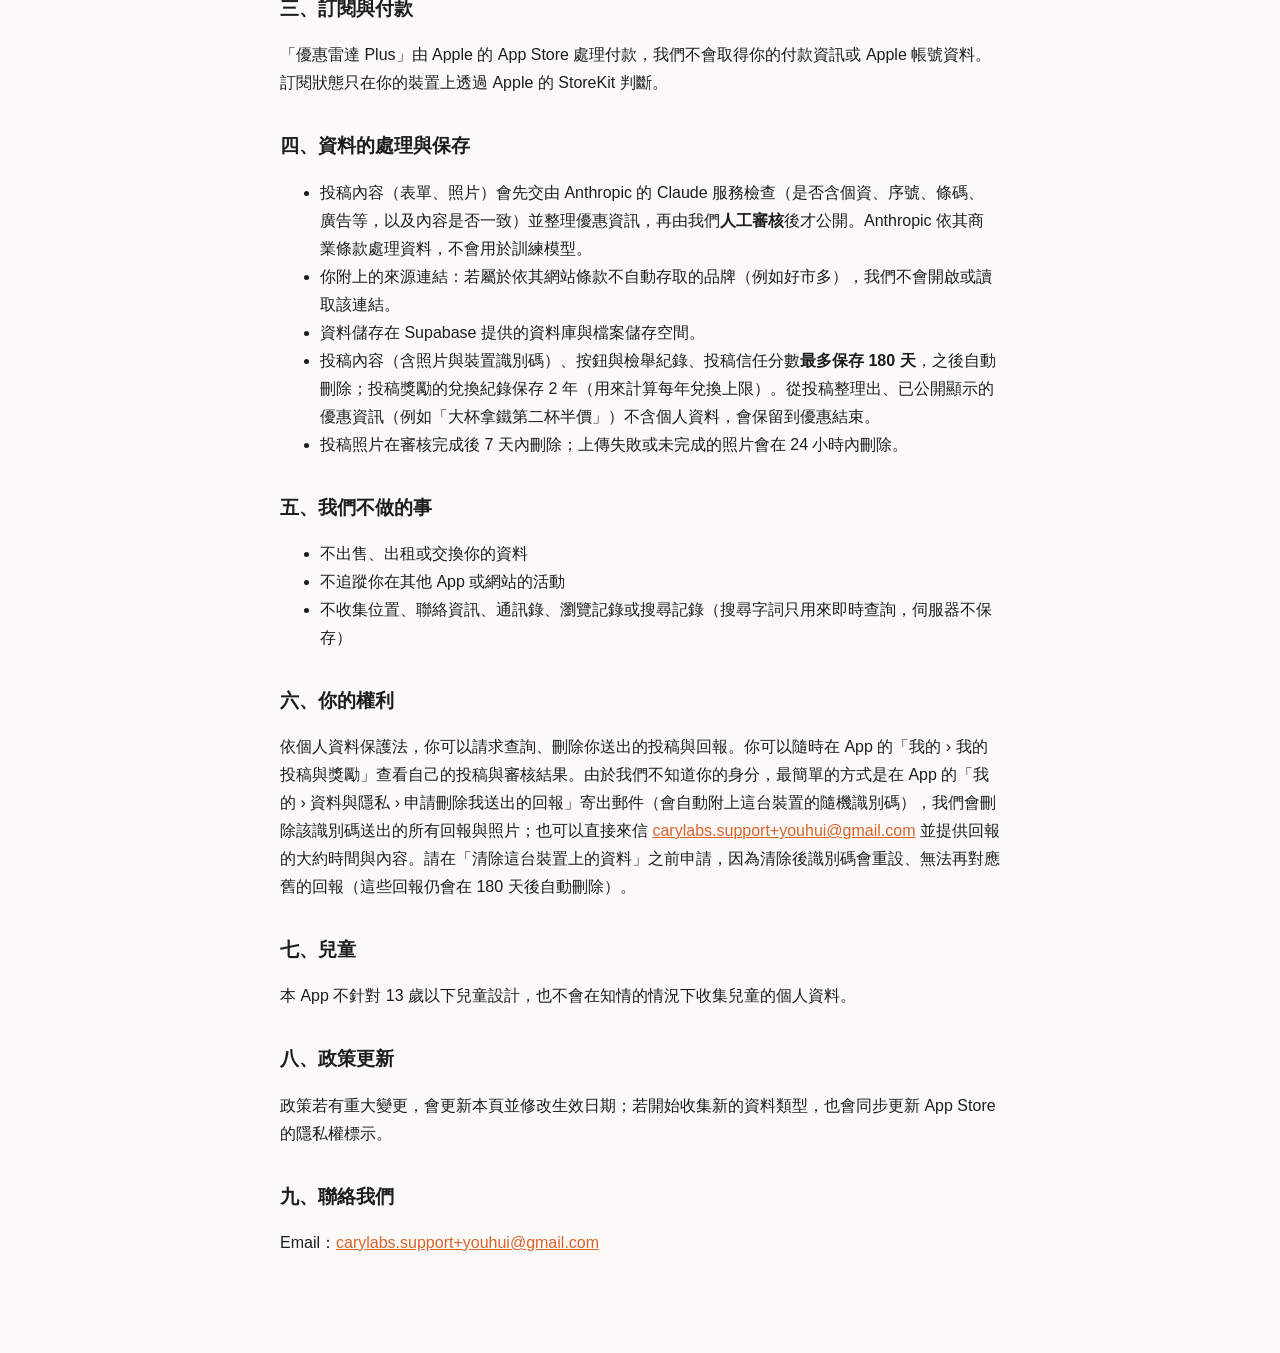
==== commit 2aa264a7: "更新隱私權政策與使用條款" ====
--- a/privacy.html
+++ b/privacy.html
@@ -12,10 +12,10 @@
 <p>只有在你<strong>主動投稿優惠</strong>（「新增優惠」）或按下優惠上的「我也看到了」「已失效」「檢舉」時，我們才會收到以下資料：</p>
 <table>
 <tr><th>資料</th><th>用途</th></tr>
-<tr><td>投稿表單：店家或店名、優惠內容、優惠價與原價、期間、適用門市、來源類型、來源連結與其他說明</td><td>整理成優惠資訊並自動審核；公開顯示的只有整理後的文字（不含任何個人資料）</td></tr>
-<tr><td>你選擇上傳的照片（最多 3 張；App 會先縮小成 JPEG，並在上傳前清除照片的 EXIF 等中繼資料，包括拍攝位置 GPS、相機與手機型號、拍攝時間；只接受 JPEG、PNG、HEIC 照片）</td><td><strong>只用於審核，不會公開</strong>；照片的雜湊值用來找出重複轉傳的照片</td></tr>
-<tr><td>「我也看到了」「已失效」「檢舉」的紀錄</td><td>調整排序、自動下架失效或被檢舉的內容；每台裝置每則優惠只能按一次</td></tr>
-<tr><td>裝置識別碼（App 第一次投稿或按按鈕時隨機產生、存在你裝置鑰匙圈中的代碼）</td><td>每天最多 10 筆投稿的上限、讓你在 App 裡看到自己的投稿狀態與獎勵進度、投稿信任分數（依過去投稿的通過率與被檢舉次數計算，用來決定能否自動上架或暫停投稿）、申請刪除自己的投稿</td></tr>
+<tr><td>回報表單：品牌或店名、商品名稱、折扣類型、優惠價與原價、期間、適用門市、備註（最多 100 字）、來源類型與來源連結</td><td>先由 AI 檢查是否含個資或不當內容，再由<strong>人工審核</strong>，通過後才公開；公開顯示的只有整理後的優惠文字（不含任何個人資料）。表單不接受網址、電話號碼與不雅文字</td></tr>
+<tr><td>你選擇上傳的照片（最多 3 張；App 會先縮小成 JPEG，並在上傳前清除照片的 EXIF 等中繼資料，包括拍攝位置 GPS、相機與手機型號、拍攝時間；只接受 JPEG、PNG、HEIC 照片）</td><td><strong>只用於審核，不會公開</strong>（照片為選填）；審核完成（通過或退回）後 <strong>7 天內刪除</strong>；照片的雜湊值用來找出重複轉傳的照片</td></tr>
+<tr><td>「我也看到」「已結束／有誤」「已失效」「檢舉」的紀錄</td><td>調整排序；被多台裝置標記有誤或檢舉的回報會隱藏或退回重新審核；每台裝置每則優惠只能按一次，不能對自己的回報按</td></tr>
+<tr><td>裝置識別碼（App 第一次投稿或按按鈕時隨機產生、存在你裝置鑰匙圈中的代碼）</td><td>每天最多 10 筆投稿的上限、讓你在 App 裡看到自己的投稿狀態與獎勵進度、投稿信任分數（依過去投稿的通過率與被檢舉次數計算，累積 5 筆經人工審核通過後，新的回報可以不經人工直接上架）、防止灌票與洗版（新裝置的按鈕暫不計入、同一商品 24 小時內不能重複回報）、對濫用的裝置暫停或封鎖回報與按鈕、申請刪除自己的投稿</td></tr>
 </table>
 <p>裝置識別碼是 App 自己隨機產生的代碼，不是廣告識別碼（IDFA）或廠商識別碼（IDFV），無法用來識別你的身分，也不會和其他資料或第三方分享。你的投稿紀錄只有帶著同一個識別碼的這台裝置看得到。使用「清除這台裝置上的資料」時會一併重設成新的代碼。請勿在照片或說明中提供姓名、電話、會員編號等個人資料；若照片中含有他人臉孔或個資，請勿上傳（含個資的投稿會直接退件）。</p>
 <p>投稿的社群連結（Facebook、Instagram、Threads、LINE）只會存成來源連結讓其他使用者點開，我們不會讀取那些頁面的內容。</p>
@@ -30,10 +30,11 @@
 
 <h2>四、資料的處理與保存</h2>
 <ul>
-<li>投稿內容（表單、網址文字、照片）會交由 Anthropic 的 Claude 服務自動審核（檢查是否含個資、序號、條碼、廣告等，以及內容是否一致）並整理優惠資訊。Anthropic 依其商業條款處理資料，不會用於訓練模型。</li>
+<li>投稿內容（表單、照片）會先交由 Anthropic 的 Claude 服務檢查（是否含個資、序號、條碼、廣告等，以及內容是否一致）並整理優惠資訊，再由我們<strong>人工審核</strong>後才公開。Anthropic 依其商業條款處理資料，不會用於訓練模型。</li>
+<li>你附上的來源連結：若屬於依其網站條款不自動存取的品牌（例如好市多），我們不會開啟或讀取該連結。</li>
 <li>資料儲存在 Supabase 提供的資料庫與檔案儲存空間。</li>
 <li>投稿內容（含照片與裝置識別碼）、按鈕與檢舉紀錄、投稿信任分數<strong>最多保存 180 天</strong>，之後自動刪除；投稿獎勵的兌換紀錄保存 2 年（用來計算每年兌換上限）。從投稿整理出、已公開顯示的優惠資訊（例如「大杯拿鐵第二杯半價」）不含個人資料，會保留到優惠結束。</li>
-<li>上傳失敗或未完成的照片會在 24 小時內刪除。</li>
+<li>投稿照片在審核完成後 7 天內刪除；上傳失敗或未完成的照片會在 24 小時內刪除。</li>
 </ul>
 
 <h2>五、我們不做的事</h2>
